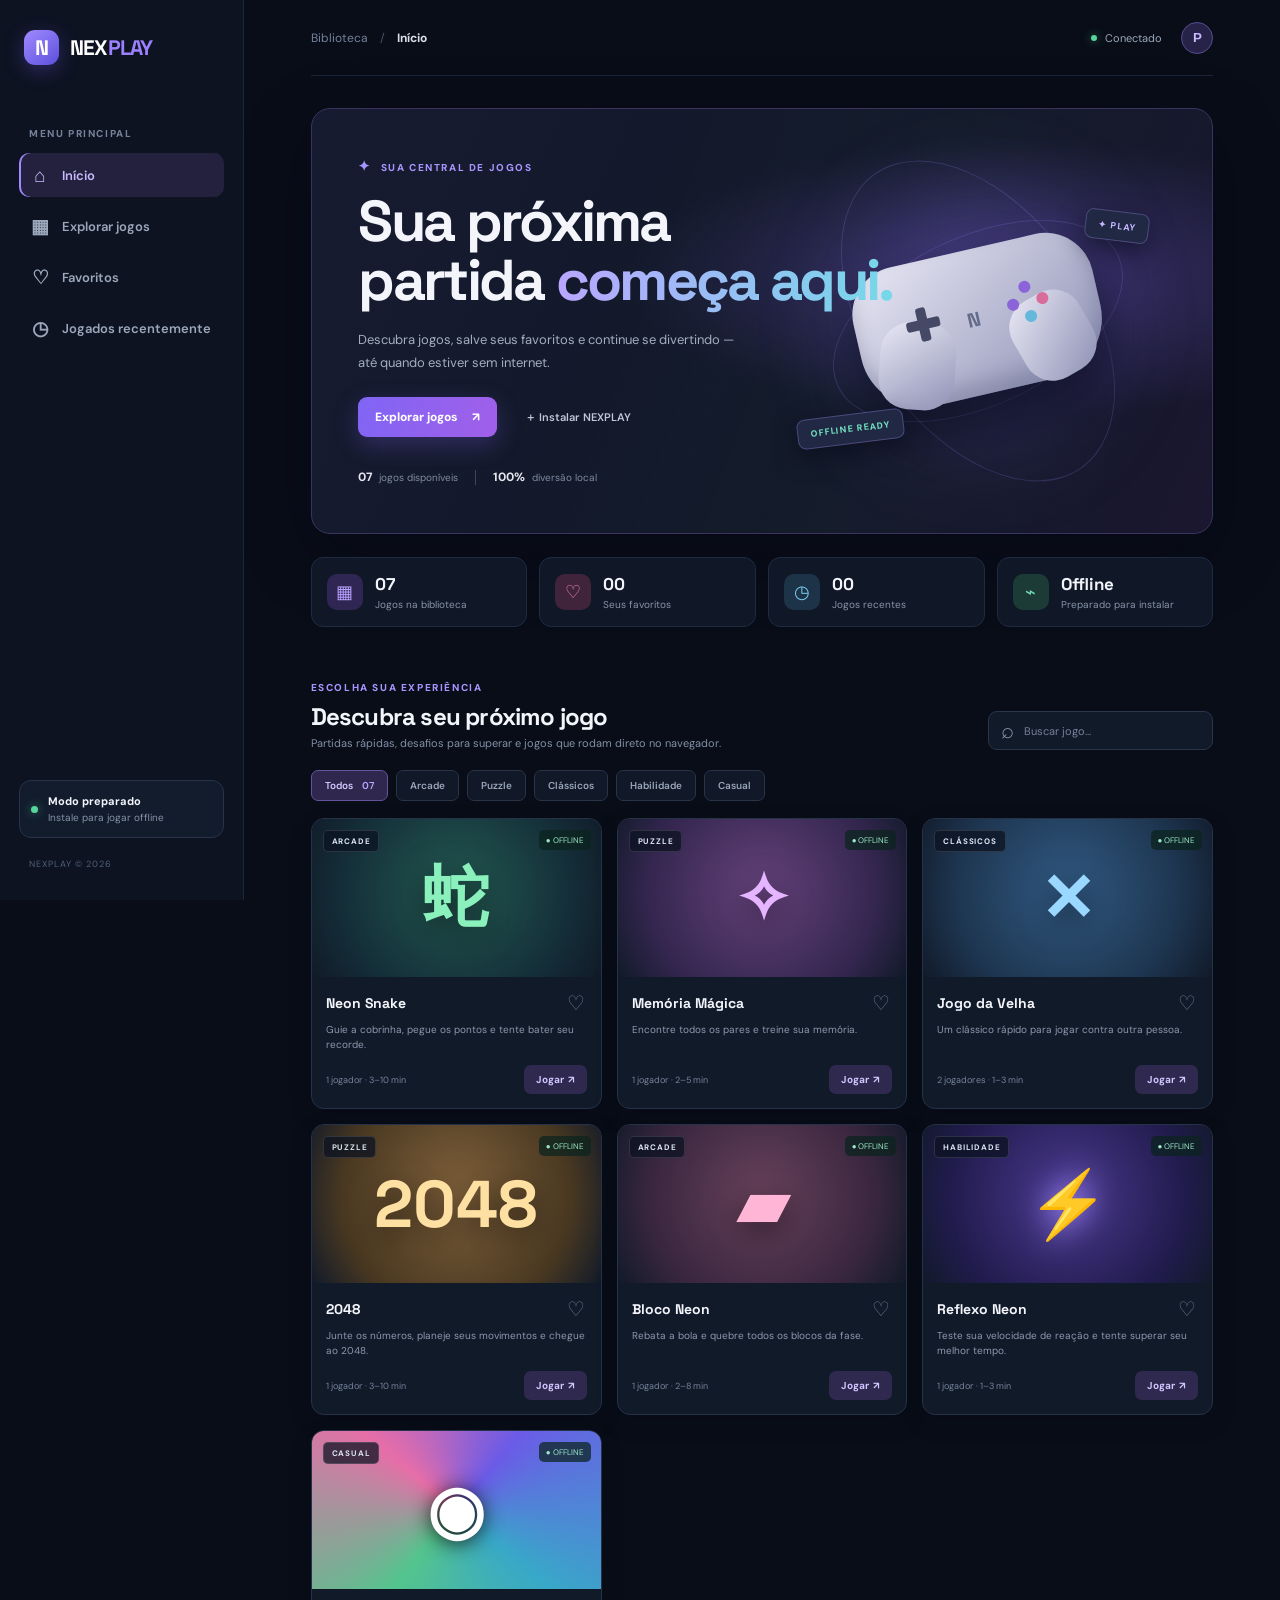
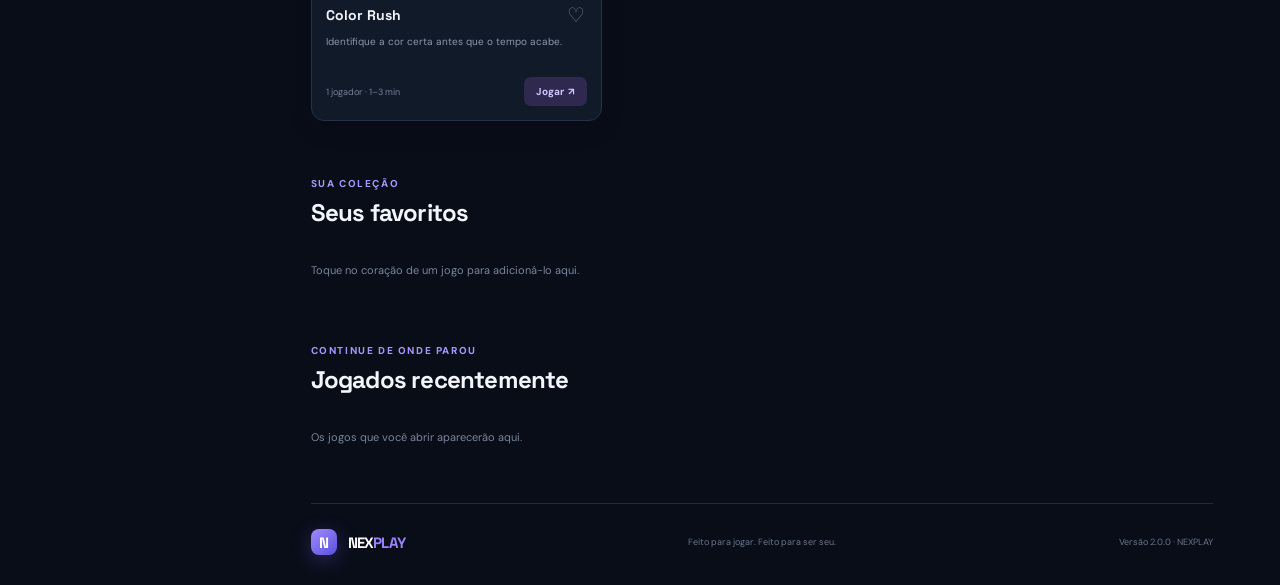
==== index.html @ 3298c62e "Add files via upload" ====
<!doctype html>
<html lang="pt-BR">
<head>
  <meta charset="utf-8"><meta name="viewport" content="width=device-width,initial-scale=1">
  <meta name="theme-color" content="#090d18"><meta name="description" content="NEXPLAY: descubra jogos rápidos, desafios casuais e clássicos para jogar no navegador, com suporte offline."><meta name="application-name" content="NEXPLAY"><meta name="color-scheme" content="dark"><meta property="og:type" content="website"><meta property="og:title" content="NEXPLAY — sua próxima partida começa aqui"><meta property="og:description" content="Descubra jogos, desafie seus recordes e continue jogando offline."><meta property="og:site_name" content="NEXPLAY"><meta name="twitter:card" content="summary_large_image">
  <title>NEXPLAY — sua próxima partida começa aqui</title>
  <link rel="manifest" href="manifest.webmanifest"><link rel="icon" href="assets/icon.svg" type="image/svg+xml"><link rel="stylesheet" href="styles.css">
</head>
<body>
  <div class="app-shell">
    <aside class="sidebar">
      <a class="brand" href="#inicio"><span class="brand-mark">N</span><span>NEX<span>PLAY</span></span></a>
      <div class="side-label">MENU PRINCIPAL</div>
      <nav class="side-nav">
        <a class="nav-link active" href="#inicio" data-nav="inicio"><span>⌂</span> Início</a>
        <a class="nav-link" href="#explorar" data-nav="explorar"><span>▦</span> Explorar jogos</a>
        <a class="nav-link" href="#favoritos" data-nav="favoritos"><span>♡</span> Favoritos</a>
        <a class="nav-link" href="#recentes" data-nav="recentes"><span>◷</span> Jogados recentemente</a>
      </nav>
      <div class="sidebar-bottom"><div class="offline-card"><span class="status-dot"></span><div><b>Modo preparado</b><small>Instale para jogar offline</small></div></div><small class="side-foot">NEXPLAY © 2026</small></div>
    </aside>
    <main class="main-content" id="inicio">
      <header class="topbar"><button class="mobile-brand" onclick="location.hash='#inicio'">NEX<span>PLAY</span></button><div class="breadcrumb">Biblioteca <span>/</span> <b id="crumb">Início</b></div><div class="top-actions"><span class="connection"><i></i><span id="connectionText">Conectado</span></span><button class="avatar" title="Perfil local">P</button></div></header>
      <section class="hero"><div class="hero-copy"><div class="eyebrow"><span class="spark">✦</span> SUA CENTRAL DE JOGOS</div><h1>Sua próxima<br>partida <em>começa aqui.</em></h1><p>Descubra jogos, salve seus favoritos e continue se divertindo — até quando estiver sem internet.</p><div class="hero-actions"><a class="primary-btn" href="#explorar">Explorar jogos <span>↗</span></a><button class="text-btn" id="installBtn">＋ Instalar NEXPLAY</button></div><div class="hero-meta"><span><b>07</b> jogos disponíveis</span><span class="meta-divider"></span><span><b>100%</b> diversão local</span></div></div><div class="hero-art" aria-label="Ilustração abstrata de videogame"><div class="orbit orbit-one"></div><div class="orbit orbit-two"></div><div class="gamepad"><div class="pad-cross"><i></i><b></b></div><div class="pad-buttons"><i></i><i></i><i></i><i></i></div><div class="pad-center">N</div></div><div class="float-chip chip-one">✦ PLAY</div><div class="float-chip chip-two">OFFLINE READY</div><div class="art-glow"></div></div></section>
      <section class="stats-row"><div class="stat"><span class="stat-icon purple">▦</span><div><b id="totalGames">07</b><small>Jogos na biblioteca</small></div></div><div class="stat"><span class="stat-icon pink">♡</span><div><b id="favCount">00</b><small>Seus favoritos</small></div></div><div class="stat"><span class="stat-icon blue">◷</span><div><b id="recentCount">00</b><small>Jogos recentes</small></div></div><div class="stat"><span class="stat-icon green">⌁</span><div><b>Offline</b><small>Preparado para instalar</small></div></div></section>
      <section class="content-section" id="explorar"><div class="section-heading"><div><div class="eyebrow">ESCOLHA SUA EXPERIÊNCIA</div><h2>Descubra seu próximo jogo</h2><p>Partidas rápidas, desafios para superar e jogos que rodam direto no navegador.</p></div><div class="search-wrap"><span>⌕</span><input id="searchInput" type="search" placeholder="Buscar jogo..." aria-label="Buscar jogo"></div></div>
        <div class="filter-row" id="filters"><button class="filter active" data-filter="Todos">Todos <span>07</span></button><button class="filter" data-filter="Arcade">Arcade</button><button class="filter" data-filter="Puzzle">Puzzle</button><button class="filter" data-filter="Clássicos">Clássicos</button><button class="filter" data-filter="Habilidade">Habilidade</button><button class="filter" data-filter="Casual">Casual</button></div>
        <div class="game-grid" id="gameGrid"></div><div class="empty-state" id="emptyState" hidden>Nenhum jogo encontrado. Tente outra busca.</div>
      </section>
      <section class="content-section lower-section" id="favoritos"><div class="section-heading compact"><div><div class="eyebrow">SUA COLEÇÃO</div><h2>Seus favoritos</h2></div></div><div class="mini-list" id="favoriteList"><p class="muted">Toque no coração de um jogo para adicioná-lo aqui.</p></div></section>
      <section class="content-section lower-section" id="recentes"><div class="section-heading compact"><div><div class="eyebrow">CONTINUE DE ONDE PAROU</div><h2>Jogados recentemente</h2></div></div><div class="mini-list" id="recentList"><p class="muted">Os jogos que você abrir aparecerão aqui.</p></div></section>
      <footer><a class="brand footer-brand" href="#inicio"><span class="brand-mark">N</span><span>NEX<span>PLAY</span></span></a><span>Feito para jogar. Feito para ser seu.</span><span>Versão 2.0.0 · NEXPLAY</span></footer>
    </main>
  </div>
  <div class="modal" id="gameModal" aria-hidden="true"><div class="modal-backdrop" data-close></div><div class="game-window"><div class="game-window-head"><div><span class="live-dot"></span><b id="modalTitle">Jogo</b><small id="modalCategory">Arcade</small></div><button class="close-btn" data-close aria-label="Fechar jogo">✕</button></div><div class="game-stage" id="gameStage"></div><div class="game-window-foot"><span>✦ NEXPLAY ARCADE</span><span>Seu progresso fica neste dispositivo quando compatível.</span></div></div></div>
  <script src="app.js"></script>
</body></html>
---- styles.css ----
@import url('https://fonts.googleapis.com/css2?family=DM+Sans:wght@400;500;600;700;800&family=Space+Grotesk:wght@400;500;600;700&display=swap');
:root{--bg:#090d18;--panel:#111827;--panel2:#151e30;--line:#222d42;--text:#f3f5fb;--muted:#8995aa;--purple:#9272ff;--cyan:#62d9e9;--pink:#fa7db6}*{box-sizing:border-box}html{scroll-behavior:smooth}body{margin:0;background:var(--bg);color:var(--text);font-family:'DM Sans',sans-serif}.app-shell{min-height:100vh}.sidebar{width:244px;position:fixed;inset:0 auto 0 0;background:#0d1321;border-right:1px solid #1c2638;padding:30px 19px;display:flex;flex-direction:column;z-index:5}.brand{display:flex;align-items:center;gap:11px;color:#fff;text-decoration:none;font:700 21px 'Space Grotesk';letter-spacing:-.8px;margin:0 0 62px 5px}.brand>span:last-child>span,.mobile-brand span{color:#9b80ff}.brand-mark{width:35px;height:35px;border-radius:11px;background:linear-gradient(140deg,#a18aff,#5b50dc);display:grid;place-items:center;font:700 21px 'Space Grotesk';box-shadow:0 5px 20px #7059ed55}.side-label,.eyebrow{font-size:10px;font-weight:800;letter-spacing:1.6px;color:#75829a}.side-label{padding:0 10px 13px}.side-nav{display:grid;gap:7px}.nav-link{height:44px;border-radius:10px;padding:0 12px;display:flex;align-items:center;gap:13px;color:#9ba7ba;text-decoration:none;font-size:13px;font-weight:600;transition:.2s}.nav-link>span{font-size:19px;width:18px;text-align:center}.nav-link:hover,.nav-link.active{background:#24213e;color:#c8baff}.nav-link.active{box-shadow:inset 2px 0 #a18aff}.sidebar-bottom{margin-top:auto}.offline-card{display:flex;align-items:center;gap:10px;padding:13px 11px;border:1px solid #263348;background:#121c2d;border-radius:12px}.status-dot,.connection i,.live-dot{width:7px;height:7px;border-radius:50%;background:#56d69a;box-shadow:0 0 10px #56d69a88}.offline-card b,.offline-card small{display:block}.offline-card b{font-size:11px}.offline-card small{font-size:10px;color:#8592a7;margin-top:3px}.side-foot{display:block;color:#536077;font-size:9px;margin:20px 10px 0;letter-spacing:1px}.main-content{margin-left:244px;padding:0 5.2%;max-width:1700px}.topbar{height:76px;display:flex;align-items:center;justify-content:space-between;border-bottom:1px solid #1b2638}.breadcrumb{font-size:12px;color:#75829a}.breadcrumb span{padding:0 9px;color:#46536a}.breadcrumb b{color:#dbe1ec}.top-actions{display:flex;align-items:center;gap:19px}.connection{display:flex;align-items:center;gap:8px;color:#9ba8ba;font-size:11px}.connection i{width:6px;height:6px}.avatar{width:32px;height:32px;border-radius:50%;border:1px solid #554b91;background:#272247;color:#c8bbff;font-weight:800}.mobile-brand{display:none}.hero{min-height:390px;margin:32px 0 23px;border:1px solid #292747;border-radius:19px;overflow:hidden;position:relative;background:radial-gradient(ellipse at 78% 48%,#493c8044 0,transparent 43%),linear-gradient(110deg,#171b31,#111a2b 65%,#17233a);display:flex;align-items:center;padding:48px 5.2%}.hero-copy{position:relative;z-index:2;max-width:540px}.eyebrow{color:#a795ff}.spark{font-size:14px;margin-right:5px}.hero h1{font:700 clamp(37px,4.5vw,58px)/1.03 'Space Grotesk';letter-spacing:-2.6px;margin:17px 0}.hero h1 em{font-style:normal;color:#a38aff}.hero p{color:#a3aec1;font-size:13px;line-height:1.8;max-width:390px;margin:0 0 23px}.hero-actions{display:flex;align-items:center;gap:22px}.primary-btn{background:linear-gradient(110deg,#9b7aff,#6b5be8);color:white;text-decoration:none;padding:12px 17px;border-radius:9px;font-size:12px;font-weight:800;box-shadow:0 7px 24px #7660eb44}.primary-btn span{padding-left:12px}.text-btn{background:none;border:0;color:#c0c7d7;font:600 11px 'DM Sans';cursor:pointer}.hero-meta{display:flex;align-items:center;gap:17px;margin-top:32px;color:#7f8ba1;font-size:10px}.hero-meta b{color:#e6e8f0;font-size:12px;margin-right:4px}.meta-divider{height:15px;width:1px;background:#3b4560}.hero-art{position:absolute;right:5%;top:0;width:42%;height:100%;display:grid;place-items:center}.art-glow{position:absolute;width:260px;height:260px;border-radius:50%;background:#7965ed30;filter:blur(45px)}.orbit{position:absolute;border:1px solid #9d8cff33;border-radius:50%;transform:rotate(-25deg)}.orbit-one{width:310px;height:170px}.orbit-two{width:360px;height:220px;transform:rotate(55deg)}.gamepad{width:245px;height:145px;border-radius:48px 48px 62px 62px;background:linear-gradient(145deg,#e9e8f5,#8e91b5);transform:rotate(-13deg);position:relative;z-index:1;box-shadow:inset 0 -14px 20px #52577955,0 25px 45px #03061199}.gamepad:before,.gamepad:after{content:'';position:absolute;width:76px;height:87px;background:inherit;bottom:-1px;border-radius:30px}.gamepad:before{left:15px;transform:rotate(17deg)}.gamepad:after{right:15px;transform:rotate(-17deg)}.pad-cross{position:absolute;z-index:2;left:51px;top:46px;width:34px;height:34px}.pad-cross:before,.pad-cross:after{content:'';position:absolute;background:#454966;border-radius:3px}.pad-cross:before{width:34px;height:10px;top:12px}.pad-cross:after{height:34px;width:10px;left:12px}.pad-buttons{position:absolute;z-index:2;right:49px;top:43px;width:42px;height:42px}.pad-buttons i{position:absolute;width:12px;height:12px;border-radius:50%;background:#8c64d9}.pad-buttons i:nth-child(1){left:15px;top:0}.pad-buttons i:nth-child(2){right:0;top:15px;background:#d86c9b}.pad-buttons i:nth-child(3){left:15px;bottom:0;background:#64b8d9}.pad-buttons i:nth-child(4){left:0;top:15px;background:#8c64d9}.pad-center{position:absolute;z-index:2;left:calc(50% - 11px);top:57px;color:#656b8b;font:700 20px 'Space Grotesk'}.float-chip{position:absolute;z-index:3;background:#202844;border:1px solid #4b4a7c;padding:8px 12px;border-radius:8px;font-size:9px;font-weight:800;letter-spacing:1px;box-shadow:0 8px 25px #05081688}.chip-one{top:24%;right:5%;color:#c4b7ff;transform:rotate(7deg)}.chip-two{bottom:21%;left:2%;color:#72dfc0;transform:rotate(-7deg)}.stats-row{display:grid;grid-template-columns:repeat(4,1fr);gap:12px;margin-bottom:54px}.stat{display:flex;align-items:center;gap:12px;padding:15px;background:#101827;border:1px solid #1f2b40;border-radius:12px}.stat-icon{width:36px;height:36px;border-radius:10px;display:grid;place-items:center;font-size:18px}.purple{background:#302653;color:#b8a2ff}.pink{background:#40243c;color:#f68cbd}.blue{background:#1d3448;color:#79c9f0}.green{background:#1d3b36;color:#72ddb5}.stat b,.stat small{display:block}.stat b{font:700 17px 'Space Grotesk'}.stat small{font-size:10px;color:#8793a7;margin-top:3px}.content-section{margin-bottom:48px;scroll-margin-top:20px}.section-heading{display:flex;justify-content:space-between;align-items:end;margin-bottom:20px}.section-heading h2{font:700 24px 'Space Grotesk';letter-spacing:-.8px;margin:7px 0 4px}.section-heading p{font-size:11px;color:#8290a6;margin:0}.search-wrap{height:39px;width:225px;border:1px solid #29354a;background:#111a29;border-radius:9px;display:flex;align-items:center;padding:0 12px;gap:8px;color:#8793a8}.search-wrap span{font-size:22px}.search-wrap input{background:none;border:0;outline:0;color:#fff;width:100%;font:11px 'DM Sans'}.search-wrap input::placeholder{color:#77839a}.filter-row{display:flex;gap:8px;margin-bottom:17px;flex-wrap:wrap}.filter{border:1px solid #293449;background:#111827;color:#9aa6b9;padding:8px 13px;border-radius:7px;font:600 10px 'DM Sans';cursor:pointer}.filter.active{background:#30274f;border-color:#62539b;color:#d4c9ff}.filter span{margin-left:7px;color:#b9a8ff}.game-grid{display:grid;grid-template-columns:repeat(3,minmax(0,1fr));gap:15px}.game-card{border:1px solid #263248;background:#111a29;border-radius:13px;overflow:hidden;transition:.22s;min-width:0}.game-card:hover{transform:translateY(-4px);border-color:#6556a1;box-shadow:0 12px 30px #03061166}.game-cover{height:145px;position:relative;display:grid;place-items:center;overflow:hidden}.game-cover:before,.game-cover:after{content:'';position:absolute;border-radius:50%;filter:blur(1px)}.cover-snake{background:radial-gradient(circle at 50% 45%,#235a52,#142e38 68%,#111a29)}.cover-memory{background:radial-gradient(circle at 50% 45%,#65427b,#34264f 68%,#111a29)}.cover-ttt{background:radial-gradient(circle at 50% 45%,#315a83,#1d344e 68%,#111a29)}.cover-2048{background:radial-gradient(circle at 50% 45%,#84643d,#493821 68%,#111a29)}.cover-breakout{background:radial-gradient(circle at 50% 45%,#69415c,#38263e 68%,#111a29)}.cover-symbol{font:700 66px 'Space Grotesk';color:#ffffffd9;text-shadow:0 8px 30px #0008;z-index:1}.cover-snake .cover-symbol{color:#8af0bc}.cover-memory .cover-symbol{color:#e5b5ff}.cover-ttt .cover-symbol{color:#9bd8ff}.cover-2048 .cover-symbol{color:#ffe0a3}.cover-breakout .cover-symbol{color:#ffb5d6}.game-tag{position:absolute;top:11px;left:11px;z-index:2;background:#0b1221bb;border:1px solid #ffffff20;color:#d9e1ef;padding:5px 8px;border-radius:5px;font-size:8px;font-weight:800;letter-spacing:.8px}.offline-tag{position:absolute;right:10px;top:11px;z-index:2;color:#9ce8c5;font-size:8px;background:#0b241fbb;padding:5px 7px;border-radius:5px}.game-info{padding:14px}.game-title-row{display:flex;justify-content:space-between;align-items:center;gap:8px}.game-title-row h3{font:700 14px 'Space Grotesk';margin:0}.fav-btn{border:0;background:none;color:#68758d;font-size:20px;cursor:pointer;padding:0 2px}.fav-btn.selected{color:#fa83b8}.game-desc{font-size:10px;color:#8b98ad;line-height:1.5;min-height:30px;margin:7px 0 13px}.game-bottom{display:flex;justify-content:space-between;align-items:center}.game-bottom small{color:#75839a;font-size:9px}.play-btn{border:0;border-radius:7px;background:#30294f;color:#d1c6ff;padding:8px 12px;font:700 10px 'DM Sans';cursor:pointer}.play-btn:hover{background:#57459a;color:#fff}.empty-state{color:#8995aa;text-align:center;padding:35px;border:1px dashed #33405a;border-radius:12px;font-size:12px}.lower-section{padding-top:8px}.compact{align-items:center}.mini-list{display:flex;gap:10px;flex-wrap:wrap}.mini-item{display:flex;align-items:center;gap:10px;background:#111a29;border:1px solid #263248;border-radius:9px;padding:9px 13px;min-width:190px}.mini-icon{width:31px;height:31px;border-radius:8px;display:grid;place-items:center;background:#2a2848;color:#c6b6ff;font-weight:800}.mini-item b,.mini-item small{display:block}.mini-item b{font-size:11px}.mini-item small{font-size:9px;color:#8995aa;margin-top:3px}.muted{color:#78869c;font-size:11px}footer{border-top:1px solid #202b3e;padding:25px 0 30px;display:flex;align-items:center;justify-content:space-between;color:#68768d;font-size:9px}.footer-brand{font-size:15px;margin:0}.footer-brand .brand-mark{width:26px;height:26px;font-size:15px;border-radius:8px}.modal{position:fixed;inset:0;z-index:20;display:none;place-items:center;padding:20px}.modal.open{display:grid}.modal-backdrop{position:absolute;inset:0;background:#030611dd;backdrop-filter:blur(8px)}.game-window{position:relative;width:min(720px,100%);max-height:90vh;overflow:auto;background:#101827;border:1px solid #39445e;border-radius:15px;box-shadow:0 25px 100px #000b}.game-window-head,.game-window-foot{display:flex;align-items:center;justify-content:space-between;padding:15px 19px;border-bottom:1px solid #263248}.game-window-head>div{display:flex;align-items:center;gap:9px}.game-window-head b{font:700 14px 'Space Grotesk'}.game-window-head small{color:#8995aa;font-size:10px;margin-left:5px}.close-btn{border:0;background:#222d42;color:#dce3f0;border-radius:7px;width:30px;height:30px;cursor:pointer}.game-stage{min-height:300px;padding:24px;display:grid;place-items:center}.game-window-foot{border-top:1px solid #263248;border-bottom:0;color:#718099;font-size:9px}.live-dot{width:6px;height:6px}.game-ui{width:min(440px,100%);text-align:center}.game-ui h3{font:700 20px 'Space Grotesk';margin:0 0 8px}.game-ui p{font-size:11px;color:#94a1b5}.game-action{background:#705ce1;color:#fff;border:0;padding:10px 16px;border-radius:8px;font:700 11px 'DM Sans';cursor:pointer;margin:8px 4px}.game-board{margin:15px auto;display:grid;gap:6px;justify-content:center}.snake-canvas{width:min(360px,100%);height:auto;background:#0a1720;border:1px solid #31514b;border-radius:8px}.memory-grid{display:grid;grid-template-columns:repeat(4,65px);gap:7px;justify-content:center;margin:18px auto}.memory-tile{width:65px;height:65px;border:1px solid #5d4b80;border-radius:8px;background:#292342;color:#fff;font-size:22px;cursor:pointer}.memory-tile.revealed{background:#493665}.ttt-grid{grid-template-columns:repeat(3,82px)}.ttt-cell{height:82px;border:1px solid #455779;background:#1b2940;border-radius:9px;color:#bdaeff;font:700 34px 'Space Grotesk';cursor:pointer}.ttt-cell:disabled{cursor:default}.number-grid{grid-template-columns:repeat(4,65px);padding:7px;background:#42382b;border-radius:9px}.number-cell{width:65px;height:65px;border-radius:6px;background:#655644;display:grid;place-items:center;font:700 21px 'Space Grotesk';color:#fff}.number-cell.v0{background:#54483a}.number-cell.v2{background:#bba98e;color:#332a20}.number-cell.v4{background:#d3b77e;color:#332a20}.number-cell.v8{background:#d98e58}.number-cell.v16{background:#d8734b}.number-cell.v32{background:#ca5c49}.number-cell.v64{background:#bd493e}.number-cell.high{background:#7652aa}.breakout-canvas{background:#0a1424;border:1px solid #35445e;border-radius:8px;width:min(440px,100%);touch-action:pan-y}.key-hint{font-size:10px;color:#8794a8;margin-top:10px}.mobile-brand{font:700 17px 'Space Grotesk';border:0;background:none;color:#fff}
@media(max-width:1050px){.sidebar{width:205px}.main-content{margin-left:205px;padding:0 3.5%}.game-grid{grid-template-columns:repeat(2,minmax(0,1fr))}.hero-art{right:1%;width:40%}.hero{padding-left:4%}}
@media(max-width:700px){.sidebar{display:none}.main-content{margin:0;padding:0 17px}.topbar{height:61px}.mobile-brand{display:block}.breadcrumb{display:none}.top-actions{gap:10px}.hero{margin:18px 0;min-height:440px;padding:30px 23px;align-items:flex-start}.hero-copy{max-width:100%}.hero h1{font-size:43px}.hero p{max-width:310px}.hero-art{width:100%;height:190px;top:auto;bottom:0;right:0;opacity:.65;transform:scale(.8);transform-origin:bottom right}.hero-meta{margin-top:23px}.stats-row{grid-template-columns:repeat(2,1fr);gap:8px;margin-bottom:39px}.stat{padding:11px;gap:8px}.stat-icon{width:31px;height:31px}.stat b{font-size:15px}.stat small{font-size:9px}.section-heading{align-items:flex-start;gap:13px;flex-direction:column}.section-heading h2{font-size:22px}.search-wrap{width:100%}.game-grid{grid-template-columns:repeat(2,minmax(0,1fr));gap:9px}.game-cover{height:112px}.cover-symbol{font-size:52px}.game-info{padding:10px}.game-title-row h3{font-size:12px}.game-desc{font-size:9px;min-height:42px}.play-btn{padding:7px 9px;font-size:9px}.game-bottom small{font-size:8px}.filter-row{gap:6px}.filter{padding:8px 10px}.game-window{max-height:94vh}.game-stage{padding:15px 8px;min-height:270px}.memory-grid{grid-template-columns:repeat(4,56px)}.memory-tile{width:56px;height:56px}.number-grid{grid-template-columns:repeat(4,58px)}.number-cell{width:58px;height:58px}.ttt-grid{grid-template-columns:repeat(3,72px)}.ttt-cell{height:72px}footer{gap:12px;flex-wrap:wrap}.footer-brand{width:100%}}


/* NEXPLAY 2.0 — visual refresh */
:root{color-scheme:dark;scroll-behavior:smooth}
::selection{background:#8a70ff;color:#fff}
button,a,input{ -webkit-tap-highlight-color:transparent }
button:focus-visible,a:focus-visible,input:focus-visible{outline:2px solid #a994ff;outline-offset:3px}
.hero{position:relative;overflow:hidden;border:1px solid #39345e;background:radial-gradient(ellipse at 78% 40%,#39306b 0%,transparent 39%),linear-gradient(115deg,#171b31 0%,#101827 62%,#1b1730 100%);box-shadow:0 22px 70px #05071355}
.hero:after{content:"";position:absolute;inset:0;pointer-events:none;background:linear-gradient(110deg,transparent 35%,#ffffff05 65%,transparent 90%)}
.hero h1{letter-spacing:-2.7px}.hero h1 em{background:linear-gradient(90deg,#b9a6ff,#75d8e9);-webkit-background-clip:text;background-clip:text;color:transparent}
.primary-btn{background:linear-gradient(110deg,#8065f5,#a15fe8);box-shadow:0 8px 24px #8065f544}.primary-btn:hover{filter:brightness(1.12);transform:translateY(-2px)}
.stat,.game-card,.mini-item{backdrop-filter:blur(10px);transition:border-color .2s,transform .2s,box-shadow .2s}
.game-card{box-shadow:0 8px 24px #02061122}.game-card:hover{box-shadow:0 18px 40px #02061188}
.game-cover{height:158px}.cover-reflex{background:radial-gradient(circle at 50% 45%,#4a398e,#211b4d 70%,#111a29)}.cover-colors{background:conic-gradient(from 40deg at 50% 50%,#6b5be7,#38a8c8,#54c48d,#e66ea8,#6b5be7)}.cover-reflex .cover-symbol{color:#c4b6ff;text-shadow:0 0 30px #a18aff}.cover-colors .cover-symbol{color:white;text-shadow:0 2px 20px #111}
.game-tag,.offline-tag{backdrop-filter:blur(12px)}
.filter{transition:.18s}.filter:hover{border-color:#7968c8;color:#eee}
.search-wrap:focus-within{border-color:#8770e8;box-shadow:0 0 0 3px #8770e822}
.game-window{box-shadow:0 35px 120px #000e;border-color:#554a83}.modal-backdrop{background:#050611e8}
.reflex-pad{width:min(330px,100%);min-height:145px;border:1px solid #5b4c91;border-radius:20px;background:linear-gradient(145deg,#282344,#171b31);color:#dcd3ff;font:800 17px 'Space Grotesk';letter-spacing:1.5px;cursor:pointer;box-shadow:inset 0 1px #ffffff12,0 15px 35px #0005;transition:background .15s,transform .15s}
.reflex-pad.waiting{background:linear-gradient(145deg,#6c3e42,#40272f);color:#ffd5d5}.reflex-pad.go{background:linear-gradient(145deg,#147d61,#14513f);border-color:#58e1b4;color:#eafff7;box-shadow:0 0 45px #38d8a455}.reflex-pad:active{transform:scale(.98)}
.color-prompt{font:800 29px 'Space Grotesk';letter-spacing:2px;margin:22px 0}.color-options{display:flex;justify-content:center;gap:12px;flex-wrap:wrap}.color-choice{width:58px;height:58px;border:3px solid #ffffff40;border-radius:16px;background:var(--choice);cursor:pointer;box-shadow:0 8px 20px #0004;transition:transform .15s}.color-choice:hover{transform:translateY(-4px) scale(1.05)}
@media(max-width:700px){.game-cover{height:120px}.hero{background:radial-gradient(ellipse at 75% 75%,#39306b 0%,transparent 50%),linear-gradient(115deg,#171b31,#101827)}.hero h1{letter-spacing:-1.8px}.reflex-pad{min-height:125px}}
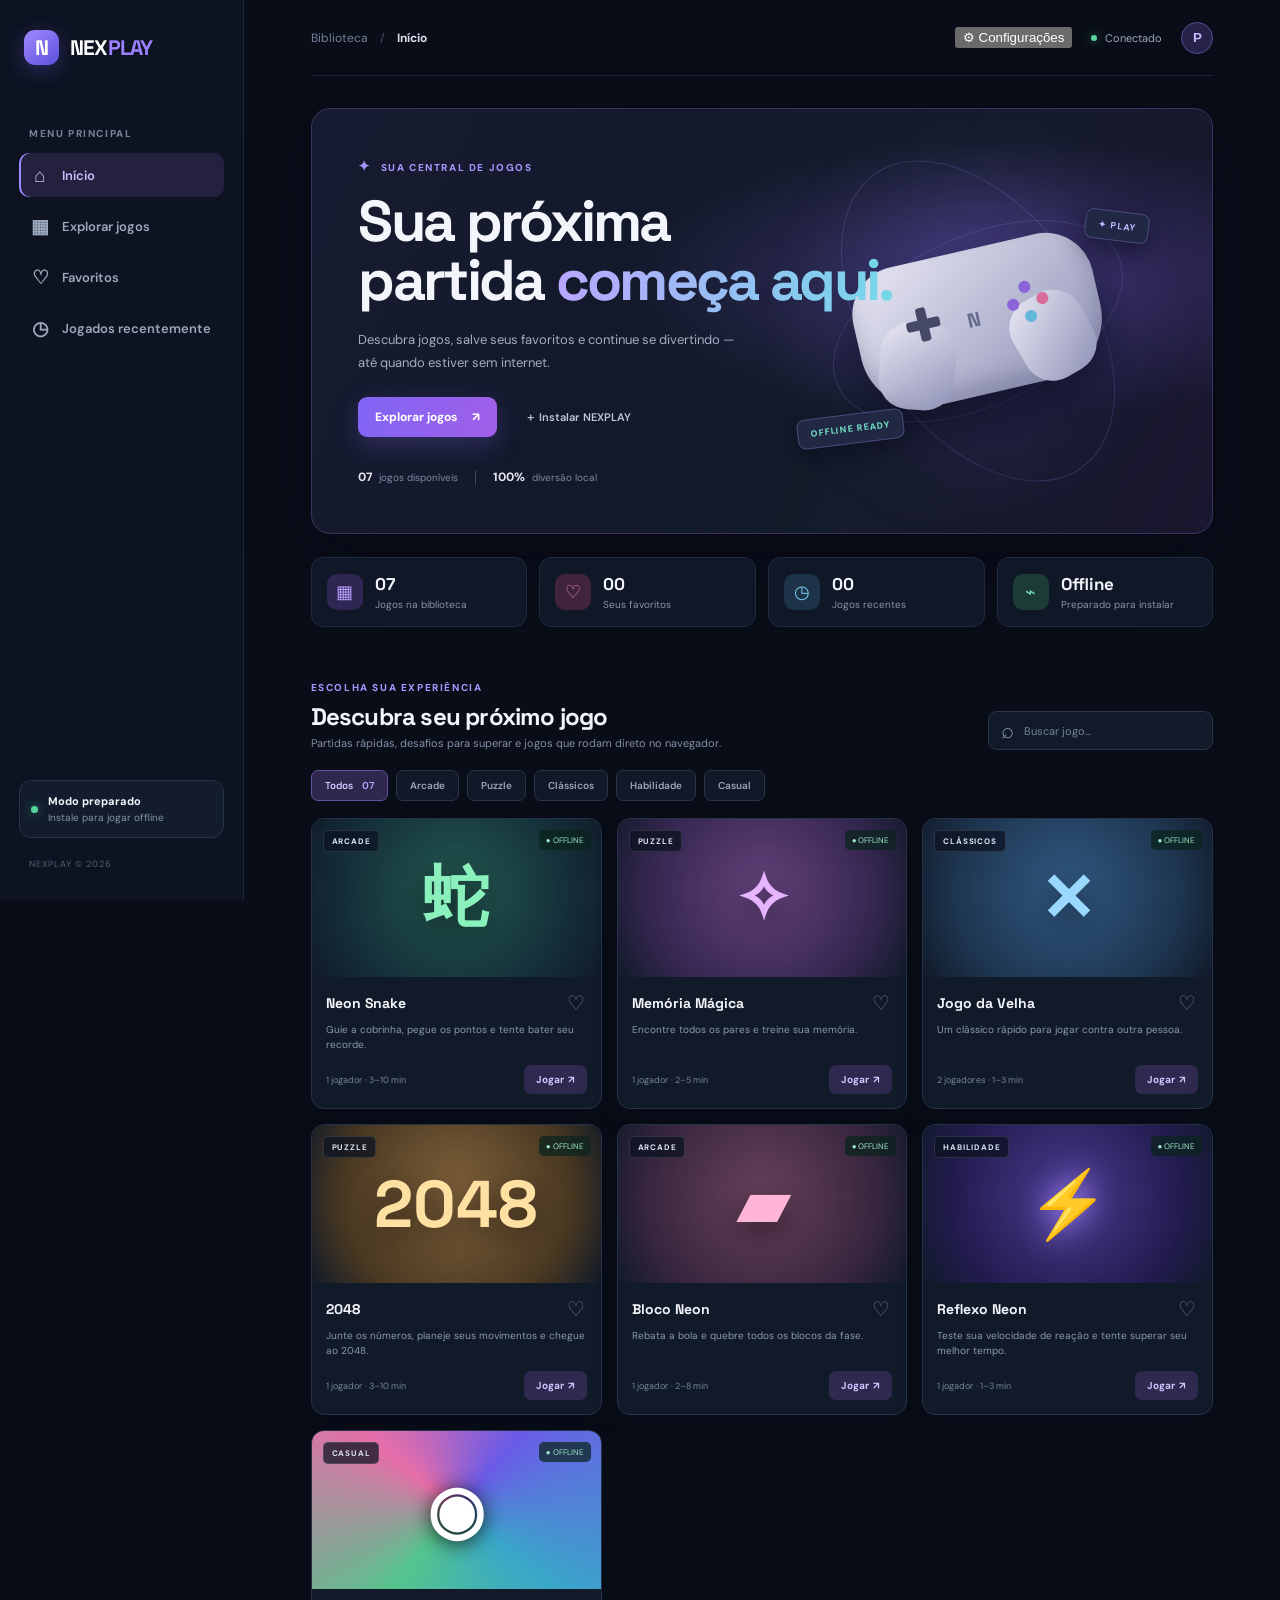
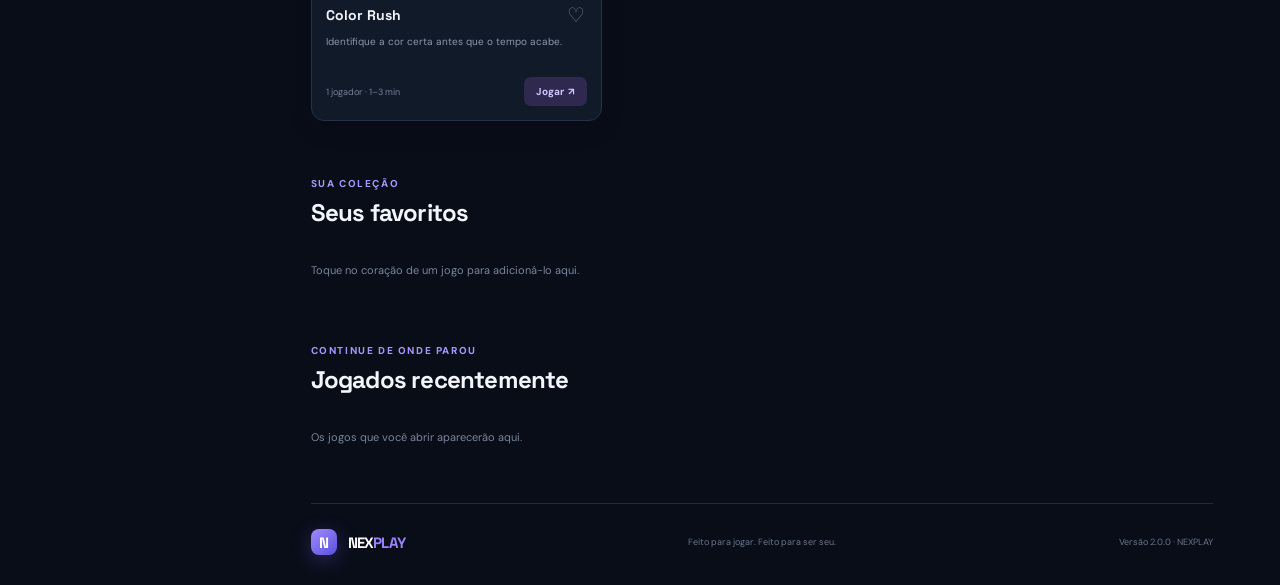
==== commit 8f8be5f3: "Add files via upload" ====
--- a/index.html
+++ b/index.html
@@ -20,7 +20,7 @@
       <div class="sidebar-bottom"><div class="offline-card"><span class="status-dot"></span><div><b>Modo preparado</b><small>Instale para jogar offline</small></div></div><small class="side-foot">NEXPLAY © 2026</small></div>
     </aside>
     <main class="main-content" id="inicio">
-      <header class="topbar"><button class="mobile-brand" onclick="location.hash='#inicio'">NEX<span>PLAY</span></button><div class="breadcrumb">Biblioteca <span>/</span> <b id="crumb">Início</b></div><div class="top-actions"><span class="connection"><i></i><span id="connectionText">Conectado</span></span><button class="avatar" title="Perfil local">P</button></div></header>
+      <header class="topbar"><button class="mobile-brand" onclick="location.hash='#inicio'">NEX<span>PLAY</span></button><div class="breadcrumb">Biblioteca <span>/</span> <b id="crumb">Início</b></div><div class="top-actions"><button class="settings-btn" id="settingsBtn" type="button" aria-label="Configurações">⚙ Configurações</button><span class="connection"><i></i><span id="connectionText">Conectado</span></span><button class="avatar" title="Perfil local">P</button></div></header>
       <section class="hero"><div class="hero-copy"><div class="eyebrow"><span class="spark">✦</span> SUA CENTRAL DE JOGOS</div><h1>Sua próxima<br>partida <em>começa aqui.</em></h1><p>Descubra jogos, salve seus favoritos e continue se divertindo — até quando estiver sem internet.</p><div class="hero-actions"><a class="primary-btn" href="#explorar">Explorar jogos <span>↗</span></a><button class="text-btn" id="installBtn">＋ Instalar NEXPLAY</button></div><div class="hero-meta"><span><b>07</b> jogos disponíveis</span><span class="meta-divider"></span><span><b>100%</b> diversão local</span></div></div><div class="hero-art" aria-label="Ilustração abstrata de videogame"><div class="orbit orbit-one"></div><div class="orbit orbit-two"></div><div class="gamepad"><div class="pad-cross"><i></i><b></b></div><div class="pad-buttons"><i></i><i></i><i></i><i></i></div><div class="pad-center">N</div></div><div class="float-chip chip-one">✦ PLAY</div><div class="float-chip chip-two">OFFLINE READY</div><div class="art-glow"></div></div></section>
       <section class="stats-row"><div class="stat"><span class="stat-icon purple">▦</span><div><b id="totalGames">07</b><small>Jogos na biblioteca</small></div></div><div class="stat"><span class="stat-icon pink">♡</span><div><b id="favCount">00</b><small>Seus favoritos</small></div></div><div class="stat"><span class="stat-icon blue">◷</span><div><b id="recentCount">00</b><small>Jogos recentes</small></div></div><div class="stat"><span class="stat-icon green">⌁</span><div><b>Offline</b><small>Preparado para instalar</small></div></div></section>
       <section class="content-section" id="explorar"><div class="section-heading"><div><div class="eyebrow">ESCOLHA SUA EXPERIÊNCIA</div><h2>Descubra seu próximo jogo</h2><p>Partidas rápidas, desafios para superar e jogos que rodam direto no navegador.</p></div><div class="search-wrap"><span>⌕</span><input id="searchInput" type="search" placeholder="Buscar jogo..." aria-label="Buscar jogo"></div></div>
@@ -32,6 +32,19 @@
       <footer><a class="brand footer-brand" href="#inicio"><span class="brand-mark">N</span><span>NEX<span>PLAY</span></span></a><span>Feito para jogar. Feito para ser seu.</span><span>Versão 2.0.0 · NEXPLAY</span></footer>
     </main>
   </div>
-  <div class="modal" id="gameModal" aria-hidden="true"><div class="modal-backdrop" data-close></div><div class="game-window"><div class="game-window-head"><div><span class="live-dot"></span><b id="modalTitle">Jogo</b><small id="modalCategory">Arcade</small></div><button class="close-btn" data-close aria-label="Fechar jogo">✕</button></div><div class="game-stage" id="gameStage"></div><div class="game-window-foot"><span>✦ NEXPLAY ARCADE</span><span>Seu progresso fica neste dispositivo quando compatível.</span></div></div></div>
+  <div class="device-modal" id="deviceModal" role="dialog" aria-modal="true" aria-labelledby="deviceTitle" hidden>
+    <div class="device-dialog">
+      <div class="eyebrow">PERSONALIZE SUA EXPERIÊNCIA</div>
+      <h2 id="deviceTitle">Onde você vai jogar?</h2>
+      <p>Escolha o aparelho principal. Você poderá mudar essa opção nas configurações quando quiser.</p>
+      <div class="device-options">
+        <button type="button" class="device-option" data-device="mobile"><span>▯</span><b>Celular</b><small>Interface otimizada para toque</small></button>
+        <button type="button" class="device-option" data-device="desktop"><span>▣</span><b>Computador</b><small>Interface para teclado e mouse</small></button>
+      </div>
+      <button type="button" class="device-save" id="saveDevice" disabled>Continuar</button>
+      <small class="device-note">A escolha fica salva neste aparelho.</small>
+    </div>
+  </div>
+  <div class="modal" id="gameModal" aria-hidden="true"><div class="modal-backdrop" data-close></div><div class="game-window"><div class="game-window-head"><div><span class="live-dot"></span><b id="modalTitle">Jogo</b><small id="modalCategory">Arcade</small></div><div class="game-head-actions"><button class="fullscreen-btn" id="fullscreenBtn" type="button" aria-label="Alternar tela cheia">⛶ Tela cheia</button><button class="close-btn" data-close aria-label="Fechar jogo">✕</button></div></div><div class="game-stage" id="gameStage"></div><div class="game-window-foot"><span>✦ NEXPLAY ARCADE</span><span>Seu progresso fica neste dispositivo quando compatível.</span></div></div></div>
   <script src="app.js"></script>
 </body></html>
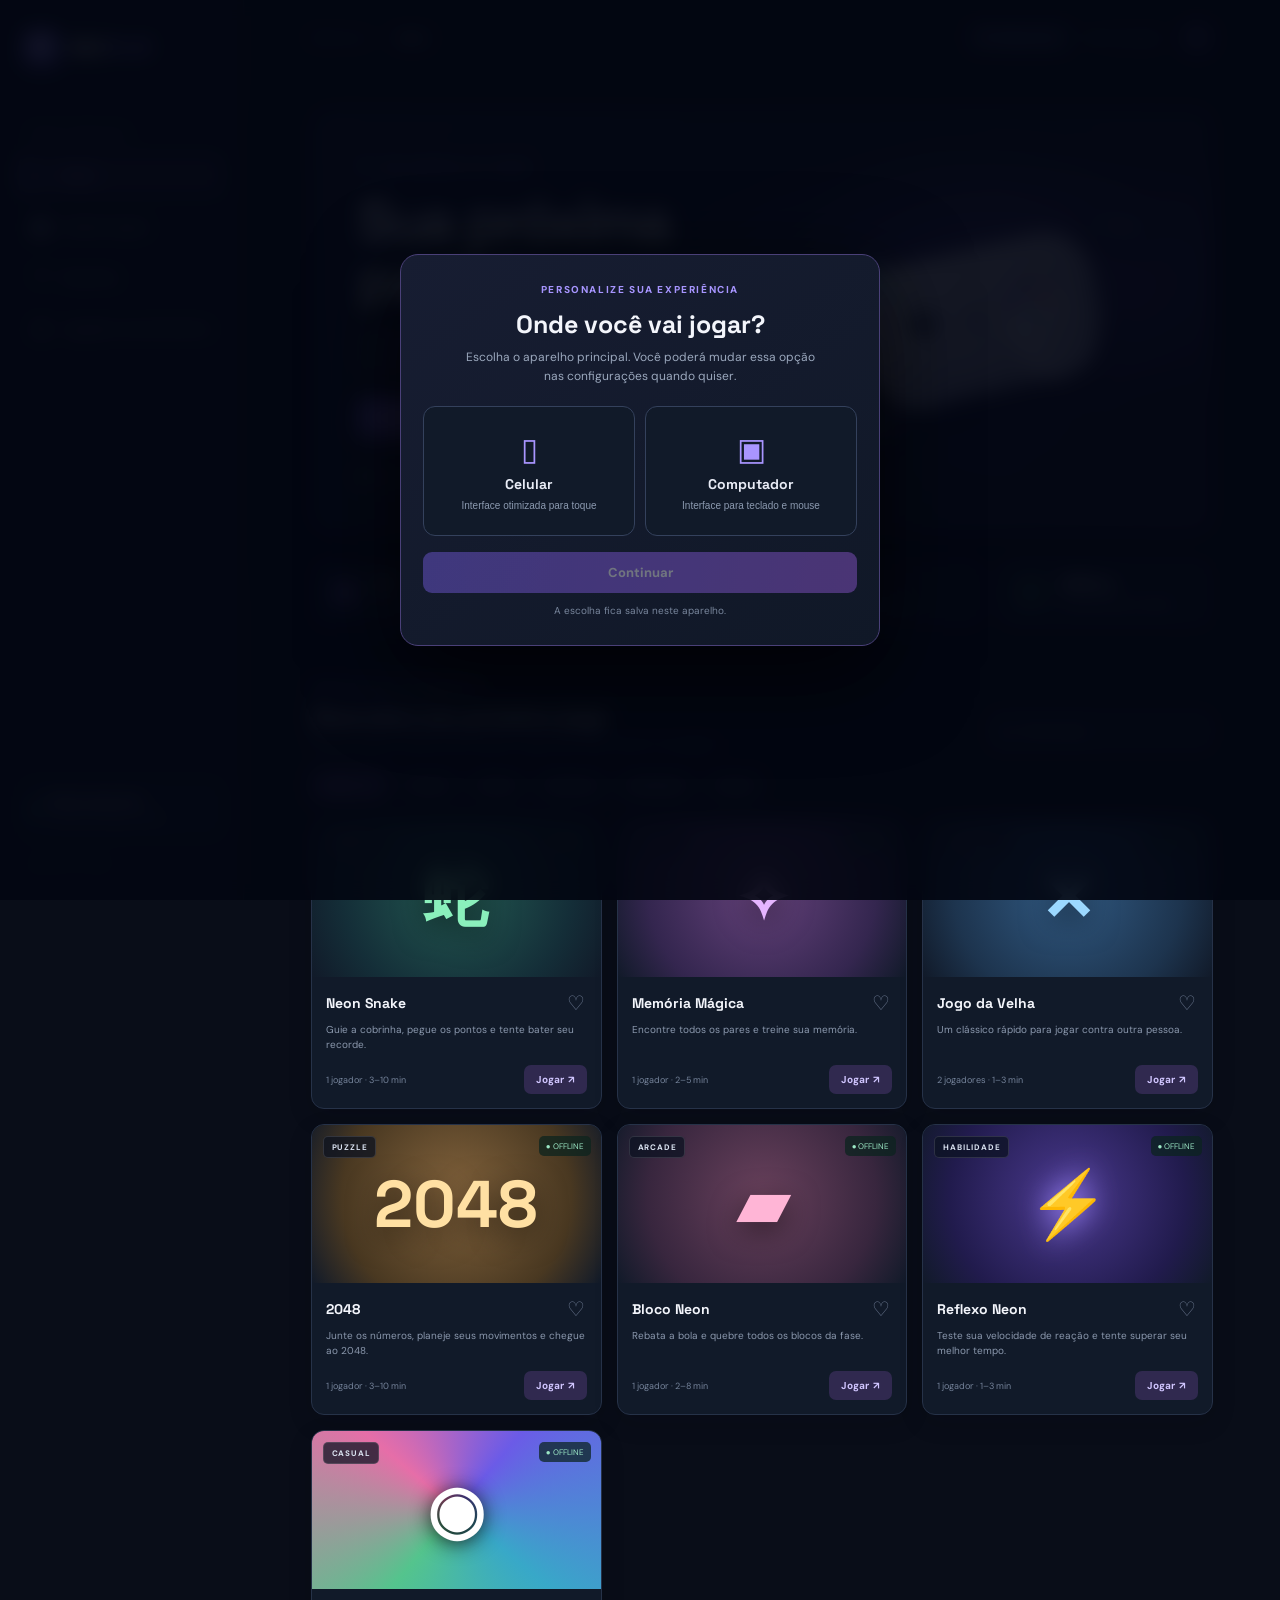
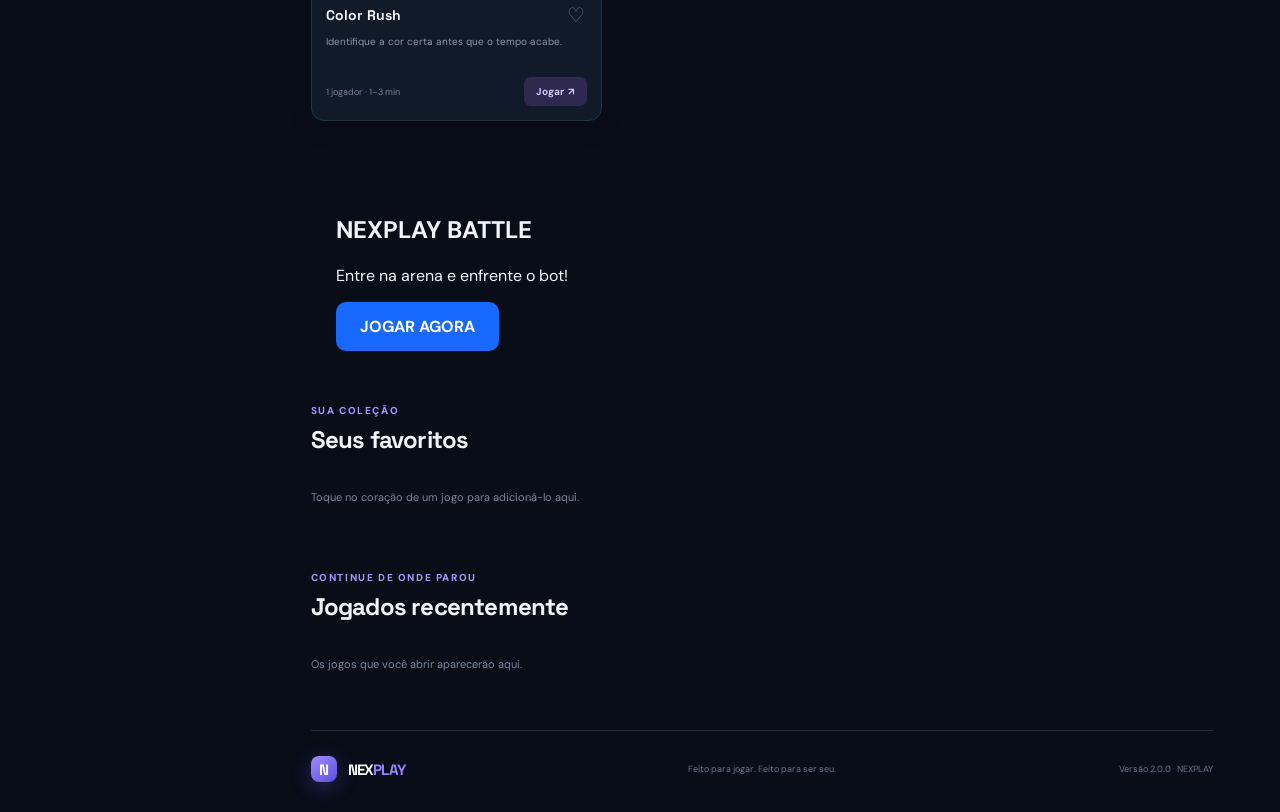
==== commit 325eab32: "Adicionar acesso ao NEXPLAY BATTLE" ====
--- a/index.html
+++ b/index.html
@@ -27,7 +27,13 @@
         <div class="filter-row" id="filters"><button class="filter active" data-filter="Todos">Todos <span>07</span></button><button class="filter" data-filter="Arcade">Arcade</button><button class="filter" data-filter="Puzzle">Puzzle</button><button class="filter" data-filter="Clássicos">Clássicos</button><button class="filter" data-filter="Habilidade">Habilidade</button><button class="filter" data-filter="Casual">Casual</button></div>
         <div class="game-grid" id="gameGrid"></div><div class="empty-state" id="emptyState" hidden>Nenhum jogo encontrado. Tente outra busca.</div>
       </section>
-      <section class="content-section lower-section" id="favoritos"><div class="section-heading compact"><div><div class="eyebrow">SUA COLEÇÃO</div><h2>Seus favoritos</h2></div></div><div class="mini-list" id="favoriteList"><p class="muted">Toque no coração de um jogo para adicioná-lo aqui.</p></div></section>
+     <section class="content-section" style="padding:25px;margin-bottom:20px;">
+  <h2>NEXPLAY BATTLE</h2>
+  <p>Entre na arena e enfrente o bot!</p>
+  <a href="battle.html" style="display:inline-block;padding:14px 24px;background:#1769ff;color:white;text-decoration:none;border-radius:10px;font-weight:bold;">
+    JOGAR AGORA
+  </a>
+</section> <section class="content-section lower-section" id="favoritos"><div class="section-heading compact"><div><div class="eyebrow">SUA COLEÇÃO</div><h2>Seus favoritos</h2></div></div><div class="mini-list" id="favoriteList"><p class="muted">Toque no coração de um jogo para adicioná-lo aqui.</p></div></section>
       <section class="content-section lower-section" id="recentes"><div class="section-heading compact"><div><div class="eyebrow">CONTINUE DE ONDE PAROU</div><h2>Jogados recentemente</h2></div></div><div class="mini-list" id="recentList"><p class="muted">Os jogos que você abrir aparecerão aqui.</p></div></section>
       <footer><a class="brand footer-brand" href="#inicio"><span class="brand-mark">N</span><span>NEX<span>PLAY</span></span></a><span>Feito para jogar. Feito para ser seu.</span><span>Versão 2.0.0 · NEXPLAY</span></footer>
     </main>
--- a/styles.css
+++ b/styles.css
@@ -24,3 +24,26 @@
 .reflex-pad.waiting{background:linear-gradient(145deg,#6c3e42,#40272f);color:#ffd5d5}.reflex-pad.go{background:linear-gradient(145deg,#147d61,#14513f);border-color:#58e1b4;color:#eafff7;box-shadow:0 0 45px #38d8a455}.reflex-pad:active{transform:scale(.98)}
 .color-prompt{font:800 29px 'Space Grotesk';letter-spacing:2px;margin:22px 0}.color-options{display:flex;justify-content:center;gap:12px;flex-wrap:wrap}.color-choice{width:58px;height:58px;border:3px solid #ffffff40;border-radius:16px;background:var(--choice);cursor:pointer;box-shadow:0 8px 20px #0004;transition:transform .15s}.color-choice:hover{transform:translateY(-4px) scale(1.05)}
 @media(max-width:700px){.game-cover{height:120px}.hero{background:radial-gradient(ellipse at 75% 75%,#39306b 0%,transparent 50%),linear-gradient(115deg,#171b31,#101827)}.hero h1{letter-spacing:-1.8px}.reflex-pad{min-height:125px}}
+
+/* Seletor de aparelho e configuracoes NEXPLAY */
+.settings-btn{border:1px solid #34405a;background:#151e30;color:#c8baff;border-radius:8px;padding:8px 11px;font:600 10px 'DM Sans';cursor:pointer}
+.device-modal{position:fixed;inset:0;z-index:50;display:grid;place-items:center;padding:18px;background:#030611e8;backdrop-filter:blur(10px)}
+.device-modal[hidden]{display:none}
+.device-dialog{width:min(480px,100%);padding:28px 22px;border:1px solid #4a4078;border-radius:18px;background:linear-gradient(145deg,#171d32,#101827);box-shadow:0 25px 90px #000b;text-align:center}
+.device-dialog h2{font:700 25px 'Space Grotesk';margin:12px 0 8px}
+.device-dialog p{font-size:12px;line-height:1.6;color:#9ba8bd;margin:0 auto 20px;max-width:350px}
+.device-options{display:grid;grid-template-columns:1fr 1fr;gap:10px}
+.device-option{min-height:130px;border:1px solid #34415c;border-radius:12px;background:#111a29;color:#e9ecf6;padding:14px 8px;display:flex;flex-direction:column;align-items:center;justify-content:center;gap:7px;cursor:pointer}
+.device-option>span{font-size:31px;color:#a995ff}
+.device-option b{font:700 14px 'Space Grotesk'}
+.device-option small{font-size:10px;color:#8c9ab0}
+.device-option.selected{border-color:#9b80ff;background:#292346;box-shadow:0 0 0 2px #9b80ff33}
+.device-save{width:100%;margin-top:16px;padding:12px;border:0;border-radius:9px;background:linear-gradient(100deg,#8065f5,#a15fe8);color:white;font:700 13px 'DM Sans';cursor:pointer}
+.device-save:disabled{opacity:.4;cursor:not-allowed}
+.device-note{display:block;color:#78869c;font-size:10px;margin-top:11px}
+.game-head-actions{display:flex;align-items:center;gap:8px}
+.fullscreen-btn{border:1px solid #39445e;background:#1b263a;color:#d7d0ff;border-radius:7px;padding:7px 10px;font:600 10px 'DM Sans';cursor:pointer}
+.game-window.game-fullscreen{position:fixed;inset:0;width:100vw;height:100dvh;max-height:none;border-radius:0;z-index:30;display:flex;flex-direction:column}
+.game-window.game-fullscreen .game-stage{flex:1;overflow:auto;min-height:0}
+.game-window.game-fullscreen .game-window-foot{margin-top:auto}
+@media(max-width:700px){.settings-btn{font-size:9px;padding:7px 8px}.top-actions{gap:7px}.device-dialog{padding:24px 16px}.device-dialog h2{font-size:22px}}
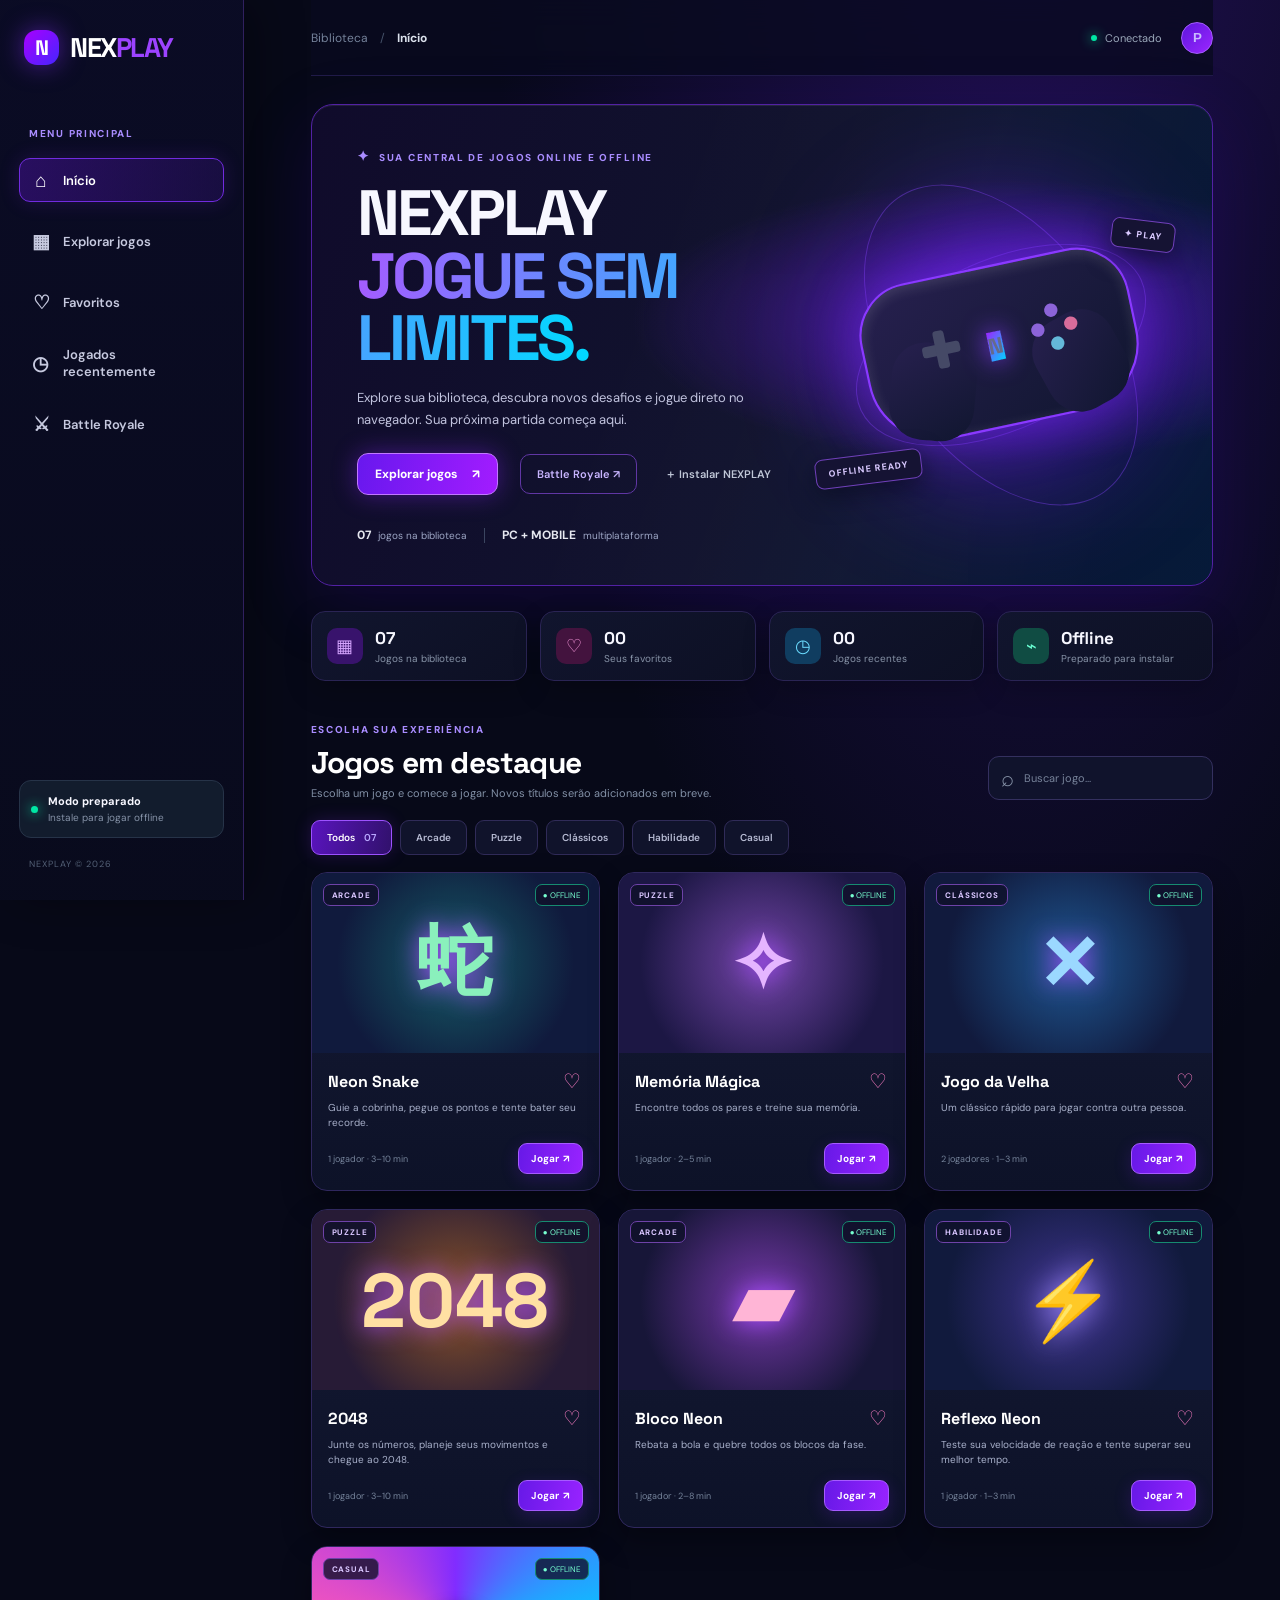
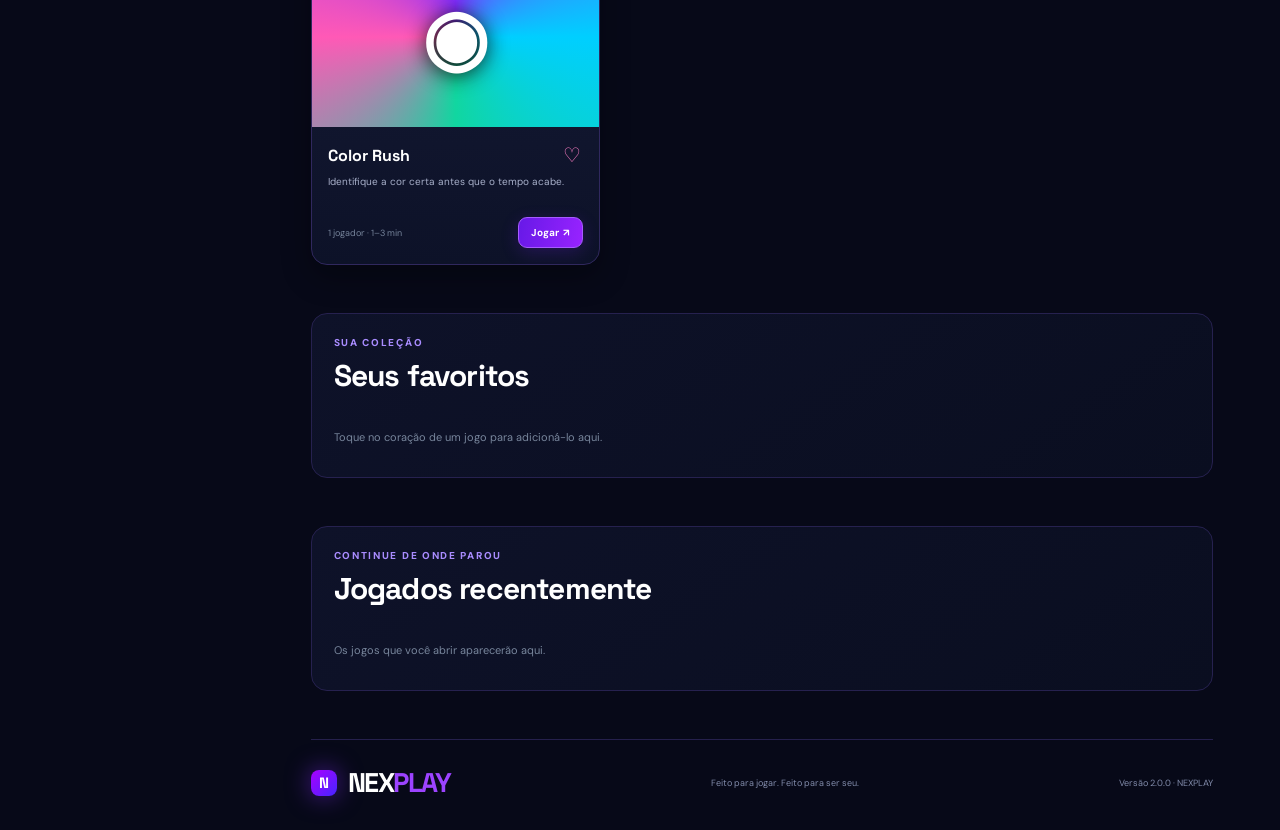
==== commit a1c93c72: "Atualizar visual do NEXPLAY" ====
--- a/index.html
+++ b/index.html
@@ -16,41 +16,23 @@
         <a class="nav-link" href="#explorar" data-nav="explorar"><span>▦</span> Explorar jogos</a>
         <a class="nav-link" href="#favoritos" data-nav="favoritos"><span>♡</span> Favoritos</a>
         <a class="nav-link" href="#recentes" data-nav="recentes"><span>◷</span> Jogados recentemente</a>
+        <a class="nav-link" href="battle.html"><span>⚔</span> Battle Royale</a>
       </nav>
       <div class="sidebar-bottom"><div class="offline-card"><span class="status-dot"></span><div><b>Modo preparado</b><small>Instale para jogar offline</small></div></div><small class="side-foot">NEXPLAY © 2026</small></div>
     </aside>
     <main class="main-content" id="inicio">
-      <header class="topbar"><button class="mobile-brand" onclick="location.hash='#inicio'">NEX<span>PLAY</span></button><div class="breadcrumb">Biblioteca <span>/</span> <b id="crumb">Início</b></div><div class="top-actions"><button class="settings-btn" id="settingsBtn" type="button" aria-label="Configurações">⚙ Configurações</button><span class="connection"><i></i><span id="connectionText">Conectado</span></span><button class="avatar" title="Perfil local">P</button></div></header>
-      <section class="hero"><div class="hero-copy"><div class="eyebrow"><span class="spark">✦</span> SUA CENTRAL DE JOGOS</div><h1>Sua próxima<br>partida <em>começa aqui.</em></h1><p>Descubra jogos, salve seus favoritos e continue se divertindo — até quando estiver sem internet.</p><div class="hero-actions"><a class="primary-btn" href="#explorar">Explorar jogos <span>↗</span></a><button class="text-btn" id="installBtn">＋ Instalar NEXPLAY</button></div><div class="hero-meta"><span><b>07</b> jogos disponíveis</span><span class="meta-divider"></span><span><b>100%</b> diversão local</span></div></div><div class="hero-art" aria-label="Ilustração abstrata de videogame"><div class="orbit orbit-one"></div><div class="orbit orbit-two"></div><div class="gamepad"><div class="pad-cross"><i></i><b></b></div><div class="pad-buttons"><i></i><i></i><i></i><i></i></div><div class="pad-center">N</div></div><div class="float-chip chip-one">✦ PLAY</div><div class="float-chip chip-two">OFFLINE READY</div><div class="art-glow"></div></div></section>
+      <header class="topbar"><button class="mobile-brand" onclick="location.hash='#inicio'">NEX<span>PLAY</span></button><div class="breadcrumb">Biblioteca <span>/</span> <b id="crumb">Início</b></div><div class="top-actions"><span class="connection"><i></i><span id="connectionText">Conectado</span></span><button class="avatar" title="Perfil local">P</button></div></header>
+      <section class="hero"><div class="hero-copy"><div class="eyebrow"><span class="spark">✦</span> SUA CENTRAL DE JOGOS ONLINE E OFFLINE</div><h1>NEXPLAY<br><em>JOGUE SEM LIMITES.</em></h1><p>Explore sua biblioteca, descubra novos desafios e jogue direto no navegador. Sua próxima partida começa aqui.</p><div class="hero-actions"><a class="primary-btn" href="#explorar">Explorar jogos <span>↗</span></a><a class="text-btn battle-link" href="battle.html">Battle Royale <span>↗</span></a><button class="text-btn" id="installBtn">＋ Instalar NEXPLAY</button></div><div class="hero-meta"><span><b>07</b> jogos na biblioteca</span><span class="meta-divider"></span><span><b>PC + MOBILE</b> multiplataforma</span></div></div><div class="hero-art" aria-label="Ilustração abstrata de videogame"><div class="orbit orbit-one"></div><div class="orbit orbit-two"></div><div class="gamepad"><div class="pad-cross"><i></i><b></b></div><div class="pad-buttons"><i></i><i></i><i></i><i></i></div><div class="pad-center">N</div></div><div class="float-chip chip-one">✦ PLAY</div><div class="float-chip chip-two">OFFLINE READY</div><div class="art-glow"></div></div></section>
       <section class="stats-row"><div class="stat"><span class="stat-icon purple">▦</span><div><b id="totalGames">07</b><small>Jogos na biblioteca</small></div></div><div class="stat"><span class="stat-icon pink">♡</span><div><b id="favCount">00</b><small>Seus favoritos</small></div></div><div class="stat"><span class="stat-icon blue">◷</span><div><b id="recentCount">00</b><small>Jogos recentes</small></div></div><div class="stat"><span class="stat-icon green">⌁</span><div><b>Offline</b><small>Preparado para instalar</small></div></div></section>
-      <section class="content-section" id="explorar"><div class="section-heading"><div><div class="eyebrow">ESCOLHA SUA EXPERIÊNCIA</div><h2>Descubra seu próximo jogo</h2><p>Partidas rápidas, desafios para superar e jogos que rodam direto no navegador.</p></div><div class="search-wrap"><span>⌕</span><input id="searchInput" type="search" placeholder="Buscar jogo..." aria-label="Buscar jogo"></div></div>
+      <section class="content-section" id="explorar"><div class="section-heading"><div><div class="eyebrow">ESCOLHA SUA EXPERIÊNCIA</div><h2>Jogos em destaque</h2><p>Escolha um jogo e comece a jogar. Novos títulos serão adicionados em breve.</p></div><div class="search-wrap"><span>⌕</span><input id="searchInput" type="search" placeholder="Buscar jogo..." aria-label="Buscar jogo"></div></div>
         <div class="filter-row" id="filters"><button class="filter active" data-filter="Todos">Todos <span>07</span></button><button class="filter" data-filter="Arcade">Arcade</button><button class="filter" data-filter="Puzzle">Puzzle</button><button class="filter" data-filter="Clássicos">Clássicos</button><button class="filter" data-filter="Habilidade">Habilidade</button><button class="filter" data-filter="Casual">Casual</button></div>
         <div class="game-grid" id="gameGrid"></div><div class="empty-state" id="emptyState" hidden>Nenhum jogo encontrado. Tente outra busca.</div>
       </section>
-     <section class="content-section" style="padding:25px;margin-bottom:20px;">
-  <h2>NEXPLAY BATTLE</h2>
-  <p>Entre na arena e enfrente o bot!</p>
-  <a href="battle.html" style="display:inline-block;padding:14px 24px;background:#1769ff;color:white;text-decoration:none;border-radius:10px;font-weight:bold;">
-    JOGAR AGORA
-  </a>
-</section> <section class="content-section lower-section" id="favoritos"><div class="section-heading compact"><div><div class="eyebrow">SUA COLEÇÃO</div><h2>Seus favoritos</h2></div></div><div class="mini-list" id="favoriteList"><p class="muted">Toque no coração de um jogo para adicioná-lo aqui.</p></div></section>
+      <section class="content-section lower-section" id="favoritos"><div class="section-heading compact"><div><div class="eyebrow">SUA COLEÇÃO</div><h2>Seus favoritos</h2></div></div><div class="mini-list" id="favoriteList"><p class="muted">Toque no coração de um jogo para adicioná-lo aqui.</p></div></section>
       <section class="content-section lower-section" id="recentes"><div class="section-heading compact"><div><div class="eyebrow">CONTINUE DE ONDE PAROU</div><h2>Jogados recentemente</h2></div></div><div class="mini-list" id="recentList"><p class="muted">Os jogos que você abrir aparecerão aqui.</p></div></section>
       <footer><a class="brand footer-brand" href="#inicio"><span class="brand-mark">N</span><span>NEX<span>PLAY</span></span></a><span>Feito para jogar. Feito para ser seu.</span><span>Versão 2.0.0 · NEXPLAY</span></footer>
     </main>
   </div>
-  <div class="device-modal" id="deviceModal" role="dialog" aria-modal="true" aria-labelledby="deviceTitle" hidden>
-    <div class="device-dialog">
-      <div class="eyebrow">PERSONALIZE SUA EXPERIÊNCIA</div>
-      <h2 id="deviceTitle">Onde você vai jogar?</h2>
-      <p>Escolha o aparelho principal. Você poderá mudar essa opção nas configurações quando quiser.</p>
-      <div class="device-options">
-        <button type="button" class="device-option" data-device="mobile"><span>▯</span><b>Celular</b><small>Interface otimizada para toque</small></button>
-        <button type="button" class="device-option" data-device="desktop"><span>▣</span><b>Computador</b><small>Interface para teclado e mouse</small></button>
-      </div>
-      <button type="button" class="device-save" id="saveDevice" disabled>Continuar</button>
-      <small class="device-note">A escolha fica salva neste aparelho.</small>
-    </div>
-  </div>
-  <div class="modal" id="gameModal" aria-hidden="true"><div class="modal-backdrop" data-close></div><div class="game-window"><div class="game-window-head"><div><span class="live-dot"></span><b id="modalTitle">Jogo</b><small id="modalCategory">Arcade</small></div><div class="game-head-actions"><button class="fullscreen-btn" id="fullscreenBtn" type="button" aria-label="Alternar tela cheia">⛶ Tela cheia</button><button class="close-btn" data-close aria-label="Fechar jogo">✕</button></div></div><div class="game-stage" id="gameStage"></div><div class="game-window-foot"><span>✦ NEXPLAY ARCADE</span><span>Seu progresso fica neste dispositivo quando compatível.</span></div></div></div>
+  <div class="modal" id="gameModal" aria-hidden="true"><div class="modal-backdrop" data-close></div><div class="game-window"><div class="game-window-head"><div><span class="live-dot"></span><b id="modalTitle">Jogo</b><small id="modalCategory">Arcade</small></div><button class="close-btn" data-close aria-label="Fechar jogo">✕</button></div><div class="game-stage" id="gameStage"></div><div class="game-window-foot"><span>✦ NEXPLAY ARCADE</span><span>Seu progresso fica neste dispositivo quando compatível.</span></div></div></div>
   <script src="app.js"></script>
 </body></html>
--- a/styles.css
+++ b/styles.css
@@ -25,25 +25,81 @@
 .color-prompt{font:800 29px 'Space Grotesk';letter-spacing:2px;margin:22px 0}.color-options{display:flex;justify-content:center;gap:12px;flex-wrap:wrap}.color-choice{width:58px;height:58px;border:3px solid #ffffff40;border-radius:16px;background:var(--choice);cursor:pointer;box-shadow:0 8px 20px #0004;transition:transform .15s}.color-choice:hover{transform:translateY(-4px) scale(1.05)}
 @media(max-width:700px){.game-cover{height:120px}.hero{background:radial-gradient(ellipse at 75% 75%,#39306b 0%,transparent 50%),linear-gradient(115deg,#171b31,#101827)}.hero h1{letter-spacing:-1.8px}.reflex-pad{min-height:125px}}
 
-/* Seletor de aparelho e configuracoes NEXPLAY */
-.settings-btn{border:1px solid #34405a;background:#151e30;color:#c8baff;border-radius:8px;padding:8px 11px;font:600 10px 'DM Sans';cursor:pointer}
-.device-modal{position:fixed;inset:0;z-index:50;display:grid;place-items:center;padding:18px;background:#030611e8;backdrop-filter:blur(10px)}
-.device-modal[hidden]{display:none}
-.device-dialog{width:min(480px,100%);padding:28px 22px;border:1px solid #4a4078;border-radius:18px;background:linear-gradient(145deg,#171d32,#101827);box-shadow:0 25px 90px #000b;text-align:center}
-.device-dialog h2{font:700 25px 'Space Grotesk';margin:12px 0 8px}
-.device-dialog p{font-size:12px;line-height:1.6;color:#9ba8bd;margin:0 auto 20px;max-width:350px}
-.device-options{display:grid;grid-template-columns:1fr 1fr;gap:10px}
-.device-option{min-height:130px;border:1px solid #34415c;border-radius:12px;background:#111a29;color:#e9ecf6;padding:14px 8px;display:flex;flex-direction:column;align-items:center;justify-content:center;gap:7px;cursor:pointer}
-.device-option>span{font-size:31px;color:#a995ff}
-.device-option b{font:700 14px 'Space Grotesk'}
-.device-option small{font-size:10px;color:#8c9ab0}
-.device-option.selected{border-color:#9b80ff;background:#292346;box-shadow:0 0 0 2px #9b80ff33}
-.device-save{width:100%;margin-top:16px;padding:12px;border:0;border-radius:9px;background:linear-gradient(100deg,#8065f5,#a15fe8);color:white;font:700 13px 'DM Sans';cursor:pointer}
-.device-save:disabled{opacity:.4;cursor:not-allowed}
-.device-note{display:block;color:#78869c;font-size:10px;margin-top:11px}
-.game-head-actions{display:flex;align-items:center;gap:8px}
-.fullscreen-btn{border:1px solid #39445e;background:#1b263a;color:#d7d0ff;border-radius:7px;padding:7px 10px;font:600 10px 'DM Sans';cursor:pointer}
-.game-window.game-fullscreen{position:fixed;inset:0;width:100vw;height:100dvh;max-height:none;border-radius:0;z-index:30;display:flex;flex-direction:column}
-.game-window.game-fullscreen .game-stage{flex:1;overflow:auto;min-height:0}
-.game-window.game-fullscreen .game-window-foot{margin-top:auto}
-@media(max-width:700px){.settings-btn{font-size:9px;padding:7px 8px}.top-actions{gap:7px}.device-dialog{padding:24px 16px}.device-dialog h2{font-size:22px}}
+
+/* NEXPLAY — NEON ARCADE REDESIGN */
+:root{--bg:#070918;--panel:#0d1228;--line:#25234f;--violet:#7b20ff;--cyan:#00cfff;--muted:#9ba5c2}
+body{background:radial-gradient(ellipse at 80% -15%,#24105b 0,transparent 38%),#070918;color:#f7f7ff}
+.app-shell{max-width:1600px;margin:auto}
+.sidebar{background:linear-gradient(180deg,#0b0c25f5,#090b1df5);border-right:1px solid #30205f;box-shadow:12px 0 45px #0005}
+.brand{font-size:27px;letter-spacing:-1.5px}.brand-mark{background:linear-gradient(135deg,#a900ff,#4625ff);box-shadow:0 0 24px #842cff88;border-radius:13px}
+.brand>span:last-child span{color:#9c43ff}
+.side-label,.eyebrow{color:#a98cff;letter-spacing:1.7px}
+.nav-link{border:1px solid transparent;border-radius:11px;margin:5px 0;color:#c6c9df;transition:.2s}
+.nav-link:hover,.nav-link.active{background:linear-gradient(100deg,#6514db55,#24105b88);border-color:#712bdf;color:white;box-shadow:0 0 20px #7828d533}
+.main-content{padding-top:0}
+.topbar{background:#090b20cc;border-bottom:1px solid #211b48;backdrop-filter:blur(16px)}
+.connection i,.status-dot,.live-dot{background:#00e6a4;box-shadow:0 0 12px #00e6a4}
+.avatar{background:linear-gradient(135deg,#5c16dc,#9b26ff);border:1px solid #a45cff}
+.hero{min-height:340px;margin:28px 0 25px;padding:42px 5%;border:1px solid #5221a4;border-radius:22px;background:radial-gradient(ellipse at 77% 45%,#4b16a8 0,transparent 38%),linear-gradient(110deg,#100b2b 0%,#11132e 52%,#061a39 100%);box-shadow:0 20px 70px #3900a433,inset 0 1px #ffffff15}
+.hero-copy{max-width:58%;z-index:2}
+.hero h1{font-size:clamp(42px,5vw,66px);line-height:.98;letter-spacing:-3px;text-transform:uppercase}
+.hero h1 em{background:linear-gradient(90deg,#a45cff,#00d9ff);-webkit-background-clip:text;background-clip:text}
+.hero p{color:#c2c4df;max-width:450px;line-height:1.65}
+.hero-art{width:43%;right:2%;height:100%;opacity:1}
+.gamepad{background:linear-gradient(145deg,#27204f,#10162f);border:2px solid #8a39ff;box-shadow:0 0 50px #812cff77,inset 0 3px 12px #ffffff24;transform:rotate(-12deg) scale(1.12)}
+.pad-center{background:linear-gradient(135deg,#9b25ff,#05cfff);box-shadow:0 0 22px #8a3dff}
+.orbit{border-color:#8b48ff66}.art-glow{background:#6a16ff;filter:blur(65px);opacity:.55}
+.float-chip{border-color:#7040bb;background:#151333;color:#d9c9ff}
+.primary-btn{background:linear-gradient(100deg,#6818ee,#a21cff);border:1px solid #c178ff;border-radius:11px;box-shadow:0 0 25px #8d25ff66}
+.battle-link{color:#c8b5ff;border:1px solid #6036a4;border-radius:10px;padding:12px 16px;text-decoration:none}
+.hero-meta{color:#9da6c5}
+.stats-row{gap:13px;margin-bottom:42px}
+.stat{background:linear-gradient(145deg,#11152e,#0d1024);border:1px solid #2a2454;border-radius:14px;box-shadow:0 10px 28px #0003}
+.stat-icon.purple{background:#38136c;color:#d6a5ff}.stat-icon.pink{background:#43133e;color:#ff9ce2}.stat-icon.blue{background:#103d60;color:#6cddff}.stat-icon.green{background:#104c43;color:#6affd3}
+.content-section{scroll-margin-top:25px}
+.section-heading h2{font-size:clamp(22px,2.4vw,30px);color:#fff}
+.search-wrap{background:#10132c;border-color:#34305f;border-radius:11px;height:44px}
+.search-wrap:focus-within{border-color:#a04cff;box-shadow:0 0 0 3px #a04cff22}
+.filter{background:#10132b;border-color:#302b58;color:#b6bad2;border-radius:9px;padding:10px 15px}
+.filter.active{background:linear-gradient(100deg,#5914bd,#31116c);border-color:#9d52ff;color:#fff;box-shadow:0 0 18px #8b26ff33}
+.game-grid{grid-template-columns:repeat(3,minmax(0,1fr));gap:18px}
+.game-card{background:linear-gradient(180deg,#151a35,#0d1228);border:1px solid #30285e;border-radius:16px;box-shadow:0 12px 30px #0005}
+.game-card:hover{border-color:#9b42ff;box-shadow:0 0 30px #7a22ff33;transform:translateY(-5px)}
+.game-cover{height:180px;background-color:#111b3d}
+.cover-snake{background:radial-gradient(circle at 50% 50%,#155d66,#101a3d 70%)}
+.cover-memory{background:radial-gradient(circle at 50% 50%,#7144a6,#1c1744 72%)}
+.cover-ttt{background:radial-gradient(circle at 50% 50%,#1e5792,#111a3d 72%)}
+.cover-2048{background:radial-gradient(circle at 50% 50%,#8b5428,#271b36 72%)}
+.cover-breakout{background:radial-gradient(circle at 50% 50%,#7438a8,#171638 72%)}
+.cover-reflex{background:radial-gradient(circle at 50% 50%,#3e348e,#111a3d 72%)}
+.cover-colors{background:conic-gradient(#812cff,#00cfff,#11d6a0,#ff59b6,#812cff)}
+.cover-symbol{font-size:76px;color:#fff;text-shadow:0 0 25px #a94dff}
+.game-info{padding:16px}
+.game-title-row h3{font-size:16px;color:#fff}
+.game-desc{color:#a8b0ca;line-height:1.5}
+.game-tag,.offline-tag{background:#10112acc;border:1px solid #6e42a8;color:#d9c6ff;border-radius:7px}
+.offline-tag{color:#77ffd0;border-color:#168b70}
+.play-btn,.game-action{background:linear-gradient(100deg,#6719e7,#9823ff);border:1px solid #a65bff;border-radius:9px;color:white;box-shadow:0 5px 18px #7d22ff33}
+.fav-btn{color:#ff7fc6}
+.lower-section{background:linear-gradient(145deg,#0e1229,#0a0e20);border:1px solid #26214f;border-radius:16px;padding:22px}
+.mini-item{background:#141831;border:1px solid #302955;border-radius:10px;padding:12px}
+footer{border-top:1px solid #25204c;color:#818baa}
+.game-window{background:#0b1024;border:1px solid #5b36a2;border-radius:18px}
+.game-window-head,.game-window-foot{background:#11152c;border-color:#2a2454}
+.game-stage{background:#080c1c}
+@media(max-width:1050px){.game-grid{grid-template-columns:repeat(2,minmax(0,1fr))}.hero-copy{max-width:62%}}
+@media(max-width:700px){
+ .main-content{padding:0 15px}.topbar{height:62px}.hero{margin:16px 0 22px;min-height:470px;padding:28px 22px 205px;border-radius:18px}
+ .hero-copy{max-width:100%}.hero h1{font-size:43px;letter-spacing:-2px}.hero p{max-width:100%;font-size:13px}
+ .hero-art{width:100%;height:225px;bottom:-8px;right:0;top:auto;transform:scale(.82);transform-origin:bottom center}
+ .gamepad{transform:rotate(-12deg) scale(.9)}.hero-meta{font-size:10px}
+ .stats-row{grid-template-columns:repeat(2,minmax(0,1fr));gap:9px;margin-bottom:34px}
+ .stat{padding:11px}.stat b{font-size:14px}.stat small{font-size:9px}
+ .section-heading{gap:14px}.section-heading h2{font-size:23px}
+ .game-grid{grid-template-columns:repeat(2,minmax(0,1fr));gap:10px}
+ .game-cover{height:116px}.cover-symbol{font-size:52px}.game-info{padding:10px}
+ .game-title-row h3{font-size:12px}.game-desc{font-size:9px;min-height:43px}.game-bottom{gap:6px}
+ .play-btn{font-size:9px;padding:8px 9px}.game-bottom small{font-size:8px}
+ .battle-link{padding:10px 12px;font-size:11px}.hero-actions{flex-wrap:wrap}
+ .lower-section{padding:16px}
+}
